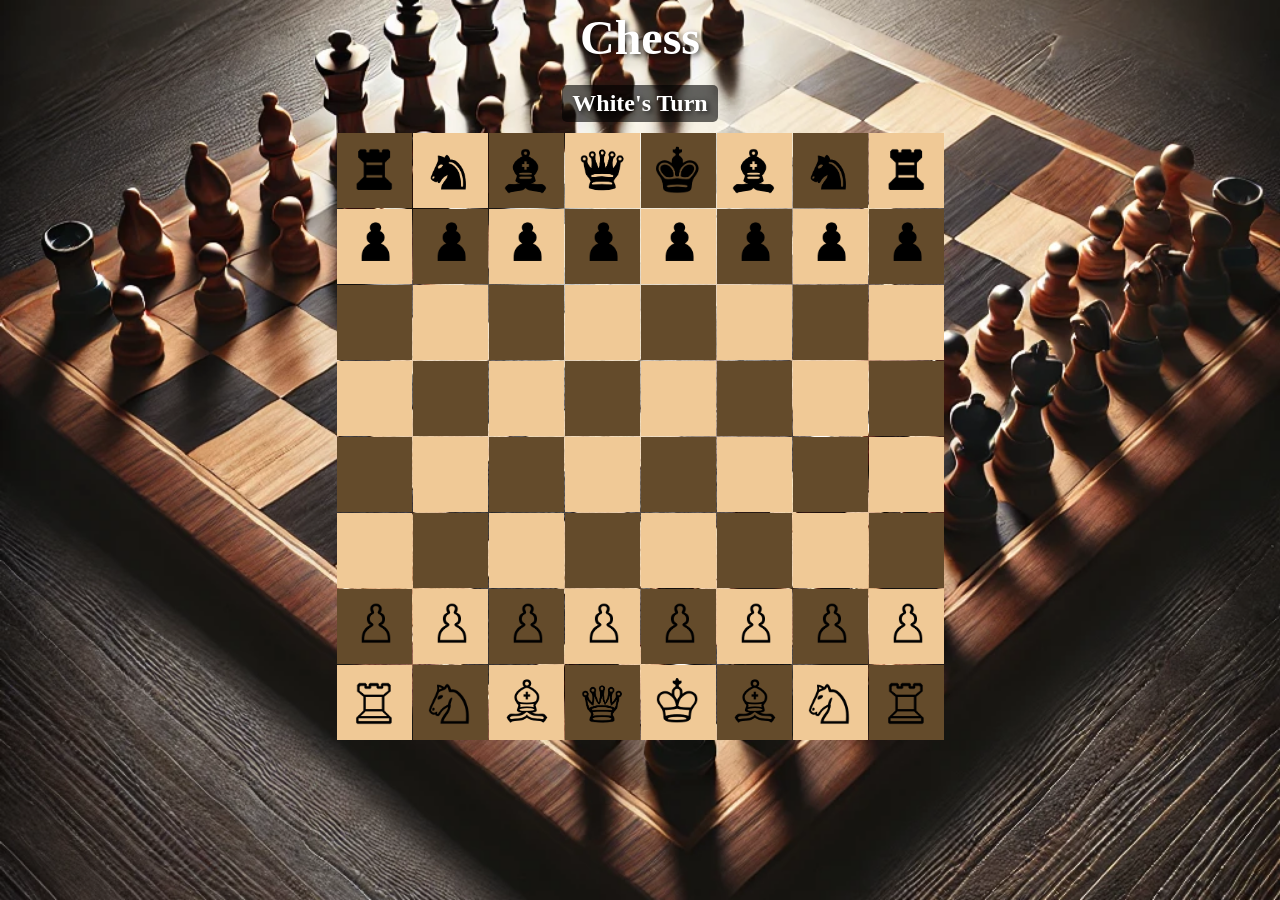
==== index.html @ 8bdbb773 "Add files via upload" ====
<!DOCTYPE html>
<html lang="en">

<head>
    <meta charset="UTF-8">
    <meta http-equiv="X-UA-Compatible" content="IE=edge">
    <meta name="viewport" content="width=device-width, initial-scale=1.0">
    <meta name="author" content="Neha Rafaqat">
    <link rel="stylesheet" href="Chess.css">
    
    <title>Chess</title>
</head>


<body>

    <h1>Chess</h1>
    <h2 id="tog">White's Turn</h2>


    
    <ul>

        <div class="divv" id="row8">
            <li class="box" id="b801">Brook</li>
            <li class="box" id="b802">Bknight</li>
            <li class="box" id="b803">Bbishop</li>
            <li class="box" id="b804">Bqueen</li>
            <li class="box" id="b805">Bking</li>
            <li class="box" id="b806">Bbishop</li>
            <li class="box" id="b807">Bknight</li>
            <li class="box" id="b808">Brook</li>
        </div>
        <div class="divv" id="row7">
            <li class="box" id="b701">Bpawn</li>
            <li class="box" id="b702">Bpawn</li>
            <li class="box" id="b703">Bpawn</li>
            <li class="box" id="b704">Bpawn</li>
            <li class="box" id="b705">Bpawn</li>
            <li class="box" id="b706">Bpawn</li>
            <li class="box" id="b707">Bpawn</li>
            <li class="box" id="b708">Bpawn</li>
        </div>
        <div class="divv" id="row6">
            <li class="box" id="b601"></li>
            <li class="box" id="b602"></li>
            <li class="box" id="b603"></li>
            <li class="box" id="b604"></li>
            <li class="box" id="b605"></li>
            <li class="box" id="b606"></li>
            <li class="box" id="b607"></li>
            <li class="box" id="b608"></li>
        </div>
        <div class="divv" id="row5">
            <li class="box" id="b501"></li>
            <li class="box" id="b502"></li>
            <li class="box" id="b503"></li>
            <li class="box" id="b504"></li>
            <li class="box" id="b505"></li>
            <li class="box" id="b506"></li>
            <li class="box" id="b507"></li>
            <li class="box" id="b508"></li>
        </div>
        <div class="divv" id="row4">
            <li class="box" id="b401"></li>
            <li class="box" id="b402"></li>
            <li class="box" id="b403"></li>
            <li class="box" id="b404"></li>
            <li class="box" id="b405"></li>
            <li class="box" id="b406"></li>
            <li class="box" id="b407"></li>
            <li class="box" id="b408"></li>
        </div>
        <div class="divv" id="row3">
            <li class="box" id="b301"></li>
            <li class="box" id="b302"></li>
            <li class="box" id="b303"></li>
            <li class="box" id="b304"></li>
            <li class="box" id="b305"></li>
            <li class="box" id="b306"></li>
            <li class="box" id="b307"></li>
            <li class="box" id="b308"></li>
        </div>

        <div class="divv" id="row2">
            <li class="box Wpawn" id="b201">Wpawn</li>
            <li class="box Wpawn" id="b202">Wpawn</li>
            <li class="box Wpawn" id="b203">Wpawn</li>
            <li class="box Wpawn" id="b204">Wpawn</li>
            <li class="box Wpawn" id="b205">Wpawn</li>
            <li class="box Wpawn" id="b206">Wpawn</li>
            <li class="box Wpawn" id="b207">Wpawn</li>
            <li class="box Wpawn" id="b208">Wpawn</li>
        </div>
        <div class="divv" id="row1">
            <li class="box" id="b101">Wrook</li>
            <li class="box" id="b102">Wknight</li>
            <li class="box" id="b103">Wbishop</li>
            <li class="box" id="b104">Wqueen</li>
            <li class="box" id="b105">Wking</li>
            <li class="box" id="b106">Wbishop</li>
            <li class="box" id="b107">Wknight</li>
            <li class="box" id="b108">Wrook</li>
        </div>

    </ul>
    <script src="Chess.js"></script>
</body>

<script>


   
</script>

</html>
---- Chess.css ----
* {
    margin: 0;
    padding: 0;
}

body {
    display: grid;
    place-items: center;
    overflow-x: hidden;
    background-image: url('bggimg.webp');
    background-size: cover;
    background-position: center;
}

h1 {
    margin: 10px;
    color: white;  
    font-size: 3rem;  
    font-weight: bold;
    text-shadow: 2px 2px 5px rgba(0, 0, 0, 0.7);  /* Add shadow effect */
}

h2#tog {
    font-size: 1.5rem; 
    color: white; 
    font-weight: bold;
    margin: 10px;
    text-shadow: 2px 2px 5px rgba(0, 0, 0, 0.7);  
    background-color: rgba(0, 0, 0, 0.6);
    padding: 5px 10px;  
    border-radius: 5px;  
}

ul {
    display: grid;
    grid-template-columns: 1fr;
}

.divv {
    display: flex;
}

li {
    list-style: none;
    display: grid;
    place-items: center;
    font-size: 0px;
}

.box {
    margin: .5px;
    width: 75px;
    height: 75px;
}

#tog {
    margin: 10px 0px;
}

.allimg {
    width: 45px;
    position: relative;
    bottom: 5px;
}

.allpawn {
    transform: scale(.7);
}

.authcont {
    width: 100vw;
}

.author {
    float: right;
    margin-right: 50px;
}

@media (max-width:650px) {
    #tog {
        margin-bottom: 70px;
    }

    .box {
        width: 11vw;
        height: 11vw;
    }

    .allimg {
        width: 7vw;
    }
}
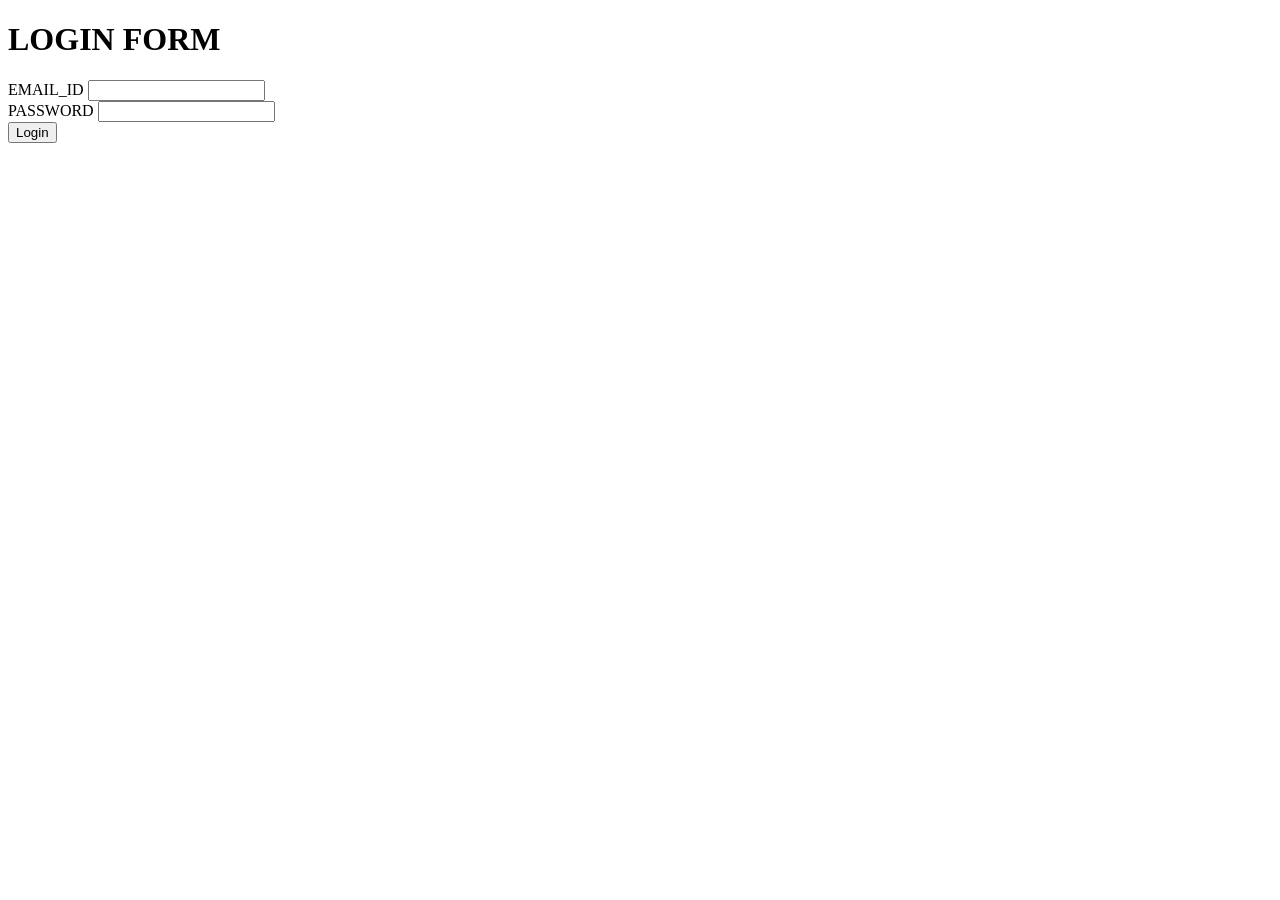
==== commit 1ede008e: "Rename login.html to index.html" ====
--- a/index.html
+++ b/index.html
@@ -3,114 +3,26 @@
 
 <head>
     <meta charset="UTF-8">
-    <meta http-equiv="X-UA-Compatible" content="IE=edge">
     <meta name="viewport" content="width=device-width, initial-scale=1.0">
-    <meta name="author" content="Neha Rafaqat">
-    <link rel="stylesheet" href="Chess.css">
-    
-    <title>Chess</title>
+    <title>Login Page</title>
+    <link rel="stylesheet" href="Login.css">
+   
 </head>
+<body>
+    <div class="container">
+        <form action="Chess.html">
+            <h1>LOGIN FORM</h1>
+            <div class="form-group">
+                <label for="">EMAIL_ID</label>
+                <input type="text" class="form-control" required>
+            </div>
 
-
-<body>
-
-    <h1>Chess</h1>
-    <h2 id="tog">White's Turn</h2>
-
-
-    
-    <ul>
-
-        <div class="divv" id="row8">
-            <li class="box" id="b801">Brook</li>
-            <li class="box" id="b802">Bknight</li>
-            <li class="box" id="b803">Bbishop</li>
-            <li class="box" id="b804">Bqueen</li>
-            <li class="box" id="b805">Bking</li>
-            <li class="box" id="b806">Bbishop</li>
-            <li class="box" id="b807">Bknight</li>
-            <li class="box" id="b808">Brook</li>
-        </div>
-        <div class="divv" id="row7">
-            <li class="box" id="b701">Bpawn</li>
-            <li class="box" id="b702">Bpawn</li>
-            <li class="box" id="b703">Bpawn</li>
-            <li class="box" id="b704">Bpawn</li>
-            <li class="box" id="b705">Bpawn</li>
-            <li class="box" id="b706">Bpawn</li>
-            <li class="box" id="b707">Bpawn</li>
-            <li class="box" id="b708">Bpawn</li>
-        </div>
-        <div class="divv" id="row6">
-            <li class="box" id="b601"></li>
-            <li class="box" id="b602"></li>
-            <li class="box" id="b603"></li>
-            <li class="box" id="b604"></li>
-            <li class="box" id="b605"></li>
-            <li class="box" id="b606"></li>
-            <li class="box" id="b607"></li>
-            <li class="box" id="b608"></li>
-        </div>
-        <div class="divv" id="row5">
-            <li class="box" id="b501"></li>
-            <li class="box" id="b502"></li>
-            <li class="box" id="b503"></li>
-            <li class="box" id="b504"></li>
-            <li class="box" id="b505"></li>
-            <li class="box" id="b506"></li>
-            <li class="box" id="b507"></li>
-            <li class="box" id="b508"></li>
-        </div>
-        <div class="divv" id="row4">
-            <li class="box" id="b401"></li>
-            <li class="box" id="b402"></li>
-            <li class="box" id="b403"></li>
-            <li class="box" id="b404"></li>
-            <li class="box" id="b405"></li>
-            <li class="box" id="b406"></li>
-            <li class="box" id="b407"></li>
-            <li class="box" id="b408"></li>
-        </div>
-        <div class="divv" id="row3">
-            <li class="box" id="b301"></li>
-            <li class="box" id="b302"></li>
-            <li class="box" id="b303"></li>
-            <li class="box" id="b304"></li>
-            <li class="box" id="b305"></li>
-            <li class="box" id="b306"></li>
-            <li class="box" id="b307"></li>
-            <li class="box" id="b308"></li>
-        </div>
-
-        <div class="divv" id="row2">
-            <li class="box Wpawn" id="b201">Wpawn</li>
-            <li class="box Wpawn" id="b202">Wpawn</li>
-            <li class="box Wpawn" id="b203">Wpawn</li>
-            <li class="box Wpawn" id="b204">Wpawn</li>
-            <li class="box Wpawn" id="b205">Wpawn</li>
-            <li class="box Wpawn" id="b206">Wpawn</li>
-            <li class="box Wpawn" id="b207">Wpawn</li>
-            <li class="box Wpawn" id="b208">Wpawn</li>
-        </div>
-        <div class="divv" id="row1">
-            <li class="box" id="b101">Wrook</li>
-            <li class="box" id="b102">Wknight</li>
-            <li class="box" id="b103">Wbishop</li>
-            <li class="box" id="b104">Wqueen</li>
-            <li class="box" id="b105">Wking</li>
-            <li class="box" id="b106">Wbishop</li>
-            <li class="box" id="b107">Wknight</li>
-            <li class="box" id="b108">Wrook</li>
-        </div>
-
-    </ul>
-    <script src="Chess.js"></script>
+            <div class="form-group">
+                <label for="">PASSWORD</label>
+                <input type="password" class="form-control" required>
+            </div>
+            <input type="Submit" class="btn" value="Login">
+        </form>
+    </div>
 </body>
-
-<script>
-
-
-   
-</script>
-
 </html>
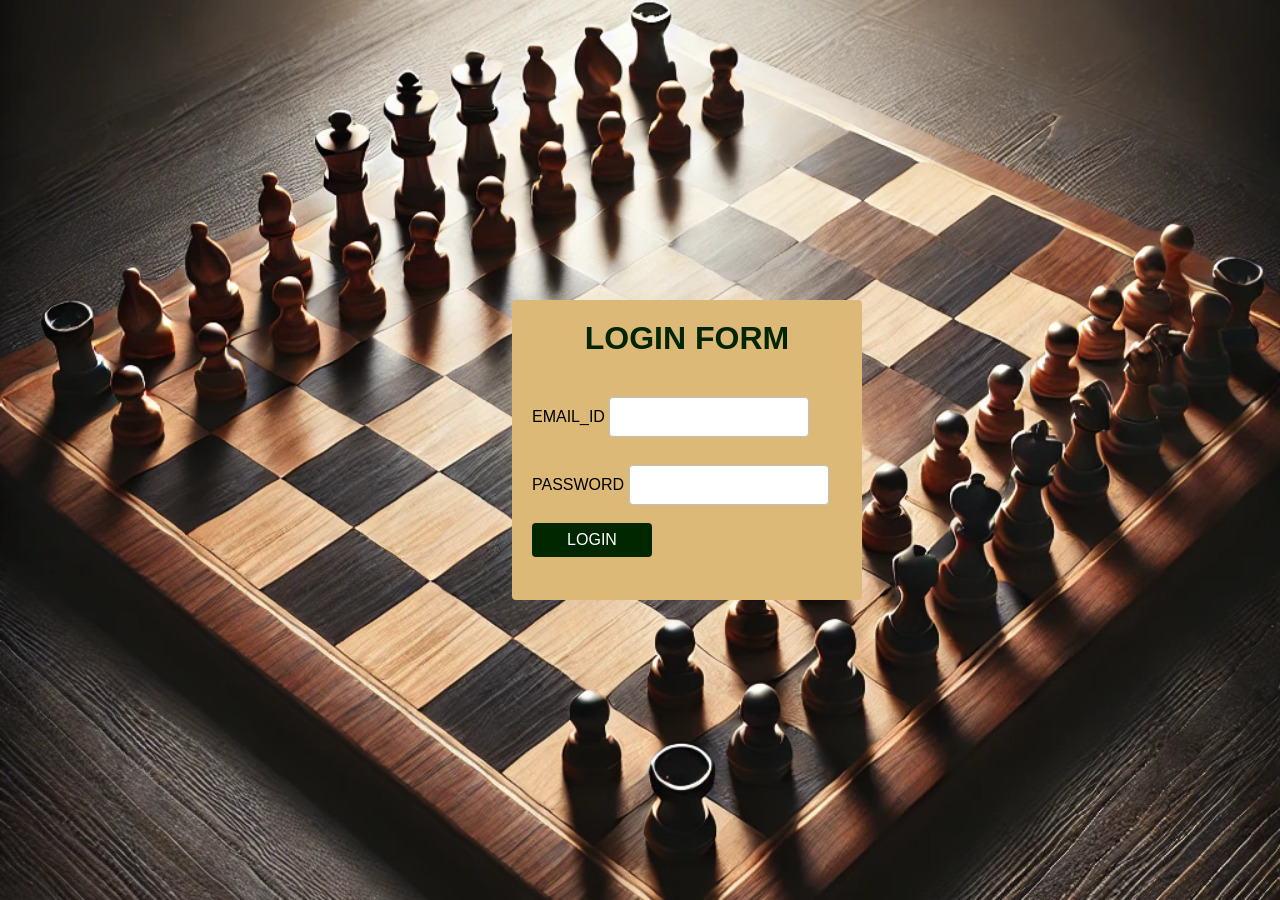
==== commit 7e8024ee: "Update index.html" ====
--- a/index.html
+++ b/index.html
@@ -5,12 +5,12 @@
     <meta charset="UTF-8">
     <meta name="viewport" content="width=device-width, initial-scale=1.0">
     <title>Login Page</title>
-    <link rel="stylesheet" href="Login.css">
+    <link rel="stylesheet" href="login.css">
    
 </head>
 <body>
     <div class="container">
-        <form action="Chess.html">
+        <form action="chess.html">
             <h1>LOGIN FORM</h1>
             <div class="form-group">
                 <label for="">EMAIL_ID</label>
--- a/login.css
+++ b/login.css
@@ -0,0 +1,69 @@
+*{
+    padding: 0%;
+    margin: 0%;
+    box-sizing: border-box;;
+}
+
+body {
+    min-height: 100vh;
+    background-image: url(bggimg.webp);
+    background-size: cover; 
+    background-repeat: no-repeat; 
+    background-position: center; 
+    display: flex;
+    align-items: center; 
+    justify-content: center; 
+    font-family: sans-serif;
+}
+
+
+.container{
+    margin: auto;
+    width: 500px;
+    max-width: 20%;
+}
+
+.container form{
+    height: 300px;
+    width: 350px;
+    padding: 20px;
+    background: rgb(221, 185, 119);
+    border-radius: 4px;
+    box-shadow: 0 8px 16 rgba(0,0,0,.3);
+}
+
+.container form h1{
+    text-align: center;
+    margin-bottom: 30px;
+    color: rgb(1, 37, 1);
+}
+
+.container form .form-control{
+    width: 200px;
+    height: 40px;
+    background: white;
+    border-radius: 4px;
+    border: 1px solid silver;
+    margin: 10px 0 18px 0;
+    padding: 0 10px;
+}
+
+.container form .btn{
+    margin-left: 50px;
+    transform: translateX(-50px);
+    width: 120px;
+    height: 34px;
+    border: none;
+    outline: none;
+    background: #012701;
+    cursor: pointer;
+    font-size: 16px;
+    text-transform: uppercase;
+    color: white;
+    border-radius: 4px;
+    transition: .5s;
+}
+
+.container form .btnhover{
+    opacity: .7;
+}
